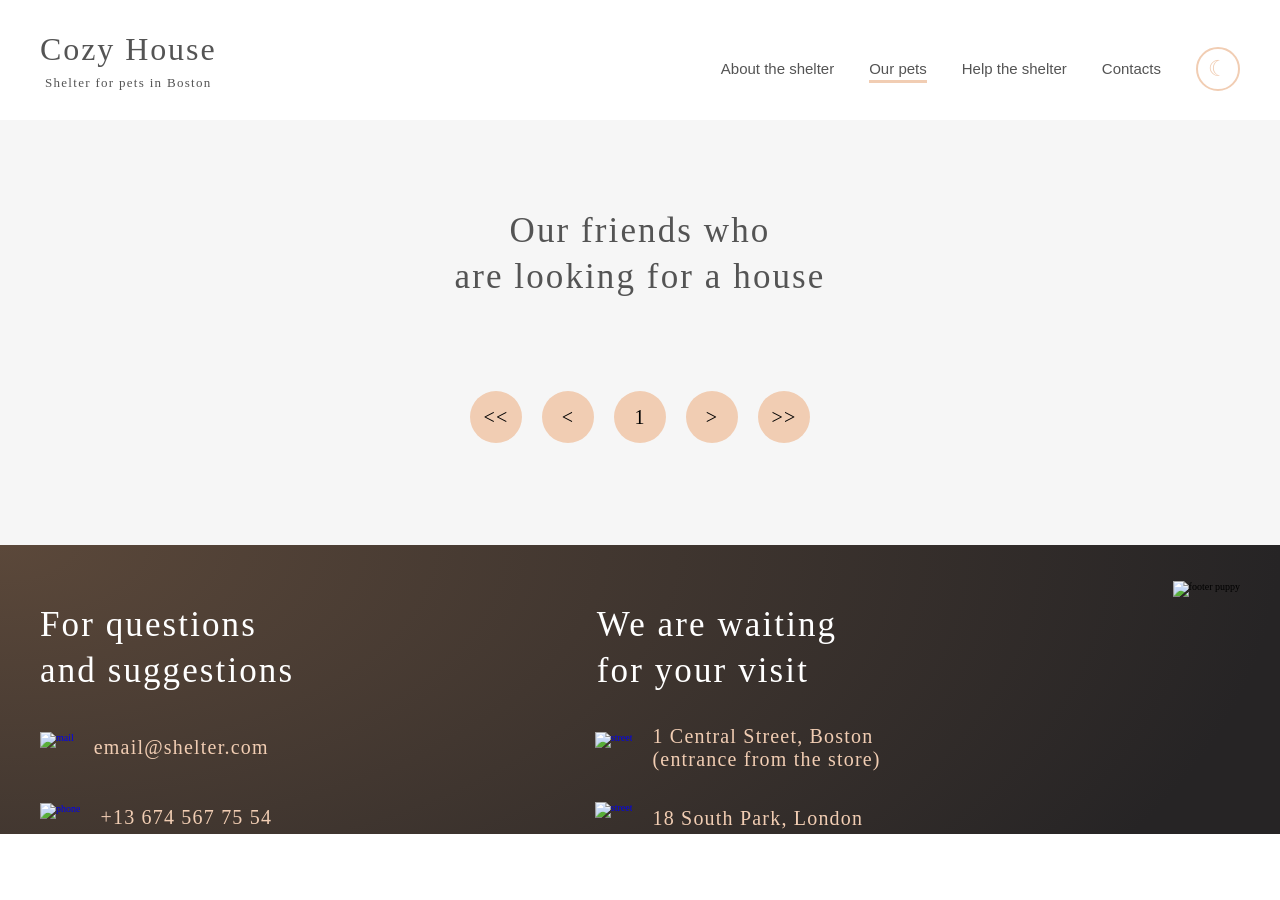
==== pages/catalog/index.html @ ec38e8a1 "add: каталог" ====
<!DOCTYPE html>
<html lang="en">

<head>
    <meta charset="UTF-8">
    <meta http-equiv="X-UA-Compatible" content="IE=edge">
    <meta name="viewport" content="width=device-width, initial-scale=1.0">

    <script>
        if (localStorage.getItem("cozy-house-theme") === "pink") {
            document.documentElement.classList.add("pink-theme");
        }
    </script>

    <link rel="icon" href="../../src/icons/favicon.ico">
    <link rel="stylesheet" href="../../css/normalize.css">
    <link rel="stylesheet" href="style.css">

    <title>Our pets</title>
</head>

<body>
    <header class="header">
        <div class="wrapper">
            <div class="header-2-column">

                <a href="../home/index.html" class="logo-link">
                    <div class="logo">
                        <p class="logo__title">Cozy House</p>
                        <p class="logo__subtitle">Shelter for pets in Boston</p>
                    </div>
                </a>

                <div class="hamb">

                    <div class="hamb__field">
                        <span class="bar"></span>
                        <span class="bar"></span>
                        <span class="bar"></span>
                    </div>

                    <button
                        class="theme-toggle theme-toggle--mobile pointer"
                        type="button"
                        aria-label="Switch to pink theme"
                        aria-pressed="false"
                    >
                        <span class="theme-toggle__icon"></span>
                    </button>

                </div>

                <nav class="navbar">
                    <ul class="nav__items">

                        <li class="nav__item">
                            <a
                                class="nav__link pointer"
                                href="../home/index.html"
                            >
                                About the shelter
                            </a>
                        </li>

                        <li class="nav__item">
                            <a
                                class="nav__link nav_active pointer"
                                href="#our-pets"
                            >
                                Our pets
                            </a>
                        </li>

                        <li class="nav__item">
                            <a
                                class="nav__link pointer"
                                href="../home/index.html#help"
                            >
                                Help the shelter
                            </a>
                        </li>

                        <li class="nav__item">
                            <a
                                class="nav__link pointer"
                                href="#contacts"
                            >
                                Contacts
                            </a>
                        </li>
                        <li class="nav__item nav__item--theme">
                            <button
                                class="theme-toggle pointer"
                                type="button"
                                aria-label="Switch to pink theme"
                                aria-pressed="false"
                            >
                                <span class="theme-toggle__icon"></span>
                            </button>
                        </li>

                    </ul>
                </nav>

                <!-- Mobile popup -->
                <div class="popup"></div>

            </div>
        </div>
    </header>
    <section class="our-friends" id="our-pets">

        <div class="wrapper our-friends-3-row">

            <h1 class="our-friends__title">
                Our friends who<br>
                are looking for a house
            </h1>
            <div class="pets-gallery"></div>
            <div class="pets-gallery__buttons">

                <button
                    class="arrow_left_2 button-pagination"
                    type="button"
                >
                    &lt;&lt;
                </button>

                <button
                    class="arrow_left_1 button-pagination"
                    type="button"
                >
                    &lt;
                </button>

                <button
                    class="arrow_center"
                    type="button"
                >
                    1
                </button>

                <button
                    class="arrow_right_1 button-pagination"
                    type="button"
                >
                    &gt;
                </button>

                <button
                    class="arrow_right_2 button-pagination"
                    type="button"
                >
                    &gt;&gt;
                </button>

            </div>

        </div>

    </section>

    <footer class="footer" id="contacts">

        <div class="wrapper footer-3-column">
            <div class="footer-column">

                <h2 class="footer-title">
                    For questions <br>
                    and suggestions
                </h2>

                <a href="mailto:email@shelter.com">
                    <div class="footer__contacts pointer">

                        <img
                            class="contacts__icon icon_point3"
                            src="../../src/icons/mail.png"
                            alt="mail"
                        >

                        <h4 class="contacts__info">
                            email@shelter.com
                        </h4>

                    </div>
                </a>

                <a href="tel:+136745677554">
                    <div class="footer__contacts pointer">

                        <img
                            class="contacts__icon"
                            src="../../src/icons/phone.png"
                            alt="phone"
                        >

                        <h4 class="contacts__info">
                            +13 674 567 75 54
                        </h4>

                    </div>
                </a>

            </div>
            <div class="footer-column column2">

                <h2 class="footer-title title-2">
                    We are waiting <br>
                    for your visit
                </h2>

                <a
                    href="https://goo.gl/maps/KzRyctMpw6xmnTbM6"
                    target="_blank"
                >
                    <div class="footer__contacts pointer">

                        <img
                            class="contacts__icon icon_point1"
                            src="../../src/icons/pin.png"
                            alt="street"
                        >

                        <h4 class="contacts__info">
                            1 Central Street, Boston
                            <br>
                            (entrance from the store)
                        </h4>

                    </div>
                </a>

                <a
                    href="https://goo.gl/maps/FZowmeb8qP4gHR2h9"
                    target="_blank"
                >
                    <div class="footer__contacts pointer">

                        <img
                            class="contacts__icon icon_point2"
                            src="../../src/icons/pin.png"
                            alt="street"
                        >

                        <h4 class="contacts__info">
                            18 South Park, London
                        </h4>

                    </div>
                </a>

            </div>
            <div class="footer-img">
                <img src="../../src/images/footer-puppy.png" alt="footer puppy">
            </div>

        </div>
    </footer>
    <div class="overlay">

        <div class="modal">
            <div class="modal-button pointer"></div>
        </div>

    </div>
    <div class="blackout"></div>
    <script src="./script.js"></script>

</body>
</html>
---- pages/catalog/style.css ----
body {
  font-family: 'Georgia';
  background-color: var(--color-page);
  margin: 0;
}

* {
  -webkit-box-sizing: border-box;
          box-sizing: border-box;
}

html {
  font-family: Georgia, "Times New Roman", Times, serif;
  font-size: 10px;
  line-height: 1.15;
  font-weight: 400;
  font-style: normal;
  color: #000000;
  overflow-y: scroll;
  overflow-y: overlay;
  scroll-behavior: smooth;
}

.wrapper {
  padding: 0 40px;
  max-width: 1280px;
  margin: 0 auto;
}

.header {
  padding-bottom: 17px;
}

.logo-link {
  display: inline-block;
  text-decoration: none;
  -webkit-transition: all 0.3s ease-out;
  transition: all 0.3s ease-out;
}

.logo {
  display: -webkit-box;
  display: -ms-flexbox;
  display: flex;
  -webkit-box-orient: vertical;
  -webkit-box-direction: normal;
      -ms-flex-direction: column;
          flex-direction: column;
  -webkit-box-pack: start;
      -ms-flex-pack: start;
          justify-content: start;
  -webkit-box-align: center;
      -ms-flex-align: center;
          align-items: center;
  gap: 0px;
  -ms-flex-wrap: wrap;
      flex-wrap: wrap;
  -webkit-transition: all 0.3s ease-out;
  transition: all 0.3s ease-out;
}
.logo:hover {
  -webkit-transform: scale(1.02);
          transform: scale(1.02);
}

.logo__title {
  font-family: Georgia, "Times New Roman", Times, serif;
  font-style: normal;
  color: var(--color-text);
  letter-spacing: 0.06em;
  margin-bottom: -5px;
  font-size: 3.2rem;
  line-height: 35.2px;
  font-weight: 400;
}

.logo__subtitle {
  font-family: Georgia, "Times New Roman", Times, serif;
  font-style: normal;
  color: var(--color-text);
  letter-spacing: 0.1em;
  font-size: 1.3rem;
  line-height: 15px;
  font-weight: 400;
}

.pointer {
  cursor: pointer;
}

.header-2-column {
  display: -webkit-box;
  display: -ms-flexbox;
  display: flex;
  -webkit-box-pack: justify;
      -ms-flex-pack: justify;
          justify-content: space-between;
}

.nav__items {
  display: -webkit-box;
  display: -ms-flexbox;
  display: flex;
  -webkit-box-pack: justify;
  -ms-flex-pack: justify;
  justify-content: space-between;
  align-items: center;
}
.nav__items .nav__item {
  padding-left: 35px;
  padding-top: 37px;
  list-style-type: none;
}
.nav__items .nav__item .nav__link {
  text-decoration: none;
  color: var(--color-text);
  font-family: 'Arial';
  font-style: normal;
  font-weight: 400;
  font-size: 1.5rem;
  line-height: 160%;
  padding-bottom: 3px;
}
.nav__items .nav__item .nav__link:hover {
  color: var(--color-dark);
}
.nav__items .nav__item .nav_active {
  color: var(--color-text);
  border-bottom: 3px solid var(--color-accent);
  cursor: default;
}
.nav__items .nav__item .nav_active:hover {
  color: var(--color-text);
  border-bottom: 3px solid var(--color-accent);
}

.our-friends {
  background: var(--color-section);
  padding-top: 59px;
  padding-bottom: 102px;
}
.our-friends .our-friends-3-row {
  display: -webkit-box;
  display: -ms-flexbox;
  display: flex;
  -webkit-box-orient: vertical;
  -webkit-box-direction: normal;
      -ms-flex-direction: column;
          flex-direction: column;
  -ms-flex-pack: distribute;
      justify-content: space-around;
  -webkit-box-align: center;
      -ms-flex-align: center;
          align-items: center;
}
.our-friends .our-friends-3-row .our-friends__title {
  font-family: 'Georgia';
  font-style: normal;
  font-weight: 400;
  font-size: 3.5rem;
  line-height: 130%;
  text-align: center;
  letter-spacing: 0.06em;
  color: var(--color-text);
}
.our-friends .our-friends-3-row .pets-gallery {
  display: -webkit-box;
  display: -ms-flexbox;
  display: flex;
  -webkit-box-pack: justify;
      -ms-flex-pack: justify;
          justify-content: space-between;
  margin-top: 4px;
  -ms-flex-wrap: wrap;
      flex-wrap: wrap;
}
.our-friends .our-friends-3-row .pets-gallery .one-pets-item {
  width: 270px;
  display: -webkit-box;
  display: -ms-flexbox;
  display: flex;
  -webkit-box-orient: vertical;
  -webkit-box-direction: normal;
      -ms-flex-direction: column;
          flex-direction: column;
  -webkit-box-pack: start;
      -ms-flex-pack: start;
          justify-content: start;
  -webkit-box-align: center;
      -ms-flex-align: center;
          align-items: center;
  gap: 14px;
  -ms-flex-wrap: wrap;
      flex-wrap: wrap;
  border-radius: 9px;
  background-color: var(--color-card);
  margin-top: 26px;
  -webkit-transition: all 0.3s ease-out;
  transition: all 0.3s ease-out;
}
.our-friends .our-friends-3-row .pets-gallery .one-pets-item:hover {
  background-color: var(--color-page);
  -webkit-box-shadow: 1px 1px 30px var(--color-shadow);
          box-shadow: 1px 1px 30px var(--color-shadow);
}
.our-friends .our-friends-3-row .pets-gallery .one-pets-item:hover .button-one-pets {
  background-color: var(--color-accent);
}
.our-friends .our-friends-3-row .pets-gallery .one-pets-name {
  font-family: 'Georgia';
  font-style: normal;
  font-weight: 400;
  font-size: 2rem;
  line-height: 23px;
  display: -webkit-box;
  display: -ms-flexbox;
  display: flex;
  -webkit-box-align: center;
      -ms-flex-align: center;
          align-items: center;
  text-align: center;
  letter-spacing: 0.06em;
  margin-top: 16px;
}
.our-friends .our-friends-3-row .pets-gallery .button-one-pets {
  border-radius: 100px;
  border: 2px solid var(--color-accent);
  width: 187px;
  height: 52px;
  margin: 0 0 29px 0;
  background: var(--color-page);
  -webkit-transition: all 0.3s ease-out;
  transition: all 0.3s ease-out;
  font-family: 'Georgia';
  font-style: normal;
  font-weight: 400;
  font-size: 1.7rem;
  color: var(--color-dark);
  text-decoration: none;
  display: -webkit-box;
  display: -ms-flexbox;
  display: flex;
  -webkit-box-pack: center;
      -ms-flex-pack: center;
          justify-content: center;
  -webkit-box-align: center;
      -ms-flex-align: center;
          align-items: center;
}
.our-friends .our-friends-3-row .pets-gallery__buttons {
  display: -webkit-box;
  display: -ms-flexbox;
  display: flex;
  -webkit-box-pack: center;
      -ms-flex-pack: center;
          justify-content: center;
  -webkit-box-align: center;
      -ms-flex-align: center;
          align-items: center;
  gap: 20px;
  -ms-flex-wrap: wrap;
      flex-wrap: wrap;
  padding-top: 59px;
}
.our-friends .our-friends-3-row .pets-gallery__buttons .arrow_left_2 {
  background-color: var(--color-accent);
  display: -webkit-box;
  display: -ms-flexbox;
  display: flex;
  -webkit-box-pack: center;
      -ms-flex-pack: center;
          justify-content: center;
  -webkit-box-align: center;
      -ms-flex-align: center;
          align-items: center;
  border-radius: 50%;
  font-family: 'Georgia';
  font-style: normal;
  font-weight: 400;
  font-size: 20px;
  line-height: 115%;
  letter-spacing: 0.06em;
  width: 52px;
  height: 52px;
  -webkit-transition: all 0.3s ease-out;
  transition: all 0.3s ease-out;
  border: none;
  cursor: pointer;
}
.our-friends .our-friends-3-row .pets-gallery__buttons .arrow_left_2:hover {
  background-color: var(--color-accent-hover);
  -webkit-transform: scale(1.005);
          transform: scale(1.005);
}
.our-friends .our-friends-3-row .pets-gallery__buttons .arrow_left_2.disabled {
  color: var(--color-text-light);
  border: 2px solid var(--color-text-light);
  cursor: initial;
  -webkit-transform: none;
          transform: none;
  background-color: var(--color-section);
}
.our-friends .our-friends-3-row .pets-gallery__buttons .arrow_left_1 {
  background-color: var(--color-accent);
  display: -webkit-box;
  display: -ms-flexbox;
  display: flex;
  -webkit-box-pack: center;
      -ms-flex-pack: center;
          justify-content: center;
  -webkit-box-align: center;
      -ms-flex-align: center;
          align-items: center;
  border-radius: 50%;
  font-family: 'Georgia';
  font-style: normal;
  font-weight: 400;
  font-size: 20px;
  line-height: 115%;
  letter-spacing: 0.06em;
  width: 52px;
  height: 52px;
  -webkit-transition: all 0.3s ease-out;
  transition: all 0.3s ease-out;
  border: none;
  cursor: pointer;
}
.our-friends .our-friends-3-row .pets-gallery__buttons .arrow_left_1:hover {
  background-color: var(--color-accent-hover);
  -webkit-transform: scale(1.005);
          transform: scale(1.005);
}
.our-friends .our-friends-3-row .pets-gallery__buttons .arrow_left_1.disabled {
  color: var(--color-text-light);
  border: 2px solid var(--color-text-light);
  cursor: initial;
  -webkit-transform: none;
          transform: none;
  background-color: var(--color-section);
}
.our-friends .our-friends-3-row .pets-gallery__buttons .arrow_center {
  background-color: var(--color-accent);
  display: -webkit-box;
  display: -ms-flexbox;
  display: flex;
  -webkit-box-pack: center;
      -ms-flex-pack: center;
          justify-content: center;
  -webkit-box-align: center;
      -ms-flex-align: center;
          align-items: center;
  border-radius: 50%;
  font-family: 'Georgia';
  font-style: normal;
  font-weight: 400;
  font-size: 20px;
  line-height: 115%;
  letter-spacing: 0.06em;
  width: 52px;
  height: 52px;
  -webkit-transition: all 0.3s ease-out;
  transition: all 0.3s ease-out;
  border: none;
}
.our-friends .our-friends-3-row .pets-gallery__buttons .arrow_right_1 {
  background-color: var(--color-accent);
  display: -webkit-box;
  display: -ms-flexbox;
  display: flex;
  -webkit-box-pack: center;
      -ms-flex-pack: center;
          justify-content: center;
  -webkit-box-align: center;
      -ms-flex-align: center;
          align-items: center;
  border-radius: 50%;
  font-family: 'Georgia';
  font-style: normal;
  font-weight: 400;
  font-size: 20px;
  line-height: 115%;
  letter-spacing: 0.06em;
  width: 52px;
  height: 52px;
  -webkit-transition: all 0.3s ease-out;
  transition: all 0.3s ease-out;
  border: none;
  cursor: pointer;
}
.our-friends .our-friends-3-row .pets-gallery__buttons .arrow_right_1:hover {
  background-color: var(--color-accent-hover);
  -webkit-transform: scale(1.005);
          transform: scale(1.005);
}
.our-friends .our-friends-3-row .pets-gallery__buttons .arrow_right_1.disabled {
  color: var(--color-text-light);
  border: 2px solid var(--color-text-light);
  cursor: initial;
  -webkit-transform: none;
          transform: none;
  background-color: var(--color-section);
}
.our-friends .our-friends-3-row .pets-gallery__buttons .arrow_right_2 {
  background-color: var(--color-accent);
  display: -webkit-box;
  display: -ms-flexbox;
  display: flex;
  -webkit-box-pack: center;
      -ms-flex-pack: center;
          justify-content: center;
  -webkit-box-align: center;
      -ms-flex-align: center;
          align-items: center;
  border-radius: 50%;
  font-family: 'Georgia';
  font-style: normal;
  font-weight: 400;
  font-size: 20px;
  line-height: 115%;
  letter-spacing: 0.06em;
  width: 52px;
  height: 52px;
  -webkit-transition: all 0.3s ease-out;
  transition: all 0.3s ease-out;
  border: none;
  cursor: pointer;
}
.our-friends .our-friends-3-row .pets-gallery__buttons .arrow_right_2:hover {
  background-color: var(--color-accent-hover);
  -webkit-transform: scale(1.005);
          transform: scale(1.005);
}
.our-friends .our-friends-3-row .pets-gallery__buttons .arrow_right_2.disabled {
  color: var(--color-text-light);
  border: 2px solid var(--color-text-light);
  cursor: initial;
  -webkit-transform: none;
          transform: none;
  background-color: var(--color-section);
}

.footer {
  background: url("../../src/images/background.png"), radial-gradient(100% 215.42% at 0% 0%, #5B483A 0%, #262425 100%), #211F20;
  background-size: cover;
}
.footer .footer-3-column {
  display: -webkit-box;
  display: -ms-flexbox;
  display: flex;
  -webkit-box-pack: justify;
      -ms-flex-pack: justify;
          justify-content: space-between;
  padding-top: 21px;
  -webkit-box-orient: horizontal;
  -webkit-box-direction: normal;
      -ms-flex-direction: row;
          flex-direction: row;
  justify-content: space-between;
  -webkit-box-align: start;
      -ms-flex-align: start;
          align-items: flex-start;
  gap: 0px;
  -ms-flex-wrap: wrap;
      flex-wrap: wrap;
  -webkit-transition: all 0.3s ease;
  transition: all 0.3s ease;
}
.footer .footer-3-column a {
  text-decoration: none;
  -webkit-transition: all 0.3s ease;
  transition: all 0.3s ease;
}
.footer .footer-3-column a:hover {
  -webkit-transform: scale(1.03);
          transform: scale(1.03);
}
.footer .footer-3-column .footer-column {
  margin-top: 16px;
  display: -webkit-box;
  display: -ms-flexbox;
  display: flex;
  -webkit-box-orient: vertical;
  -webkit-box-direction: normal;
      -ms-flex-direction: column;
          flex-direction: column;
  -webkit-box-pack: start;
      -ms-flex-pack: start;
          justify-content: start;
  -webkit-box-align: start;
      -ms-flex-align: start;
          align-items: flex-start;
  gap: 0px;
  -ms-flex-wrap: wrap;
      flex-wrap: wrap;
  gap: 21px;
}
.footer .footer-3-column .footer-column .footer-title {
  font-family: 'Georgia';
  font-style: normal;
  font-weight: 400;
  font-size: 3.5rem;
  line-height: 130%;
  letter-spacing: 0.06em;
  color: var(--color-page);
  width: 279px;
  padding: 0;
  margin: 0;
  padding-top: 20px;
}
.footer .footer-3-column .footer-column .footer__contacts {
  display: -webkit-box;
  display: -ms-flexbox;
  display: flex;
  -webkit-box-orient: horizontal;
  -webkit-box-direction: normal;
      -ms-flex-direction: row;
          flex-direction: row;
  -webkit-box-pack: start;
      -ms-flex-pack: start;
          justify-content: start;
  gap: 20px;
  -webkit-box-align: end;
      -ms-flex-align: end;
          align-items: end;
}
.footer .footer-3-column .footer-column .footer__contacts .contacts__icon {
  height: 30px;
}
.footer .footer-3-column .footer-column .footer__contacts .contacts__info {
  font-family: 'Georgia';
  font-style: normal;
  font-weight: 400;
  font-size: 2rem;
  line-height: 115%;
  letter-spacing: 0.06em;
  color: var(--color-accent);
  margin: 0;
  padding-top: 22px;
  margin-bottom: 4px;
}
.footer .footer-3-column .footer-column .footer__contacts .icon_point3 {
  height: 26px;
  margin-bottom: 5px;
}
.footer .footer-3-column .column2 {
  gap: 10px;
  margin-right: 6px;
}
.footer .footer-3-column .column2 .title-2 {
  margin-right: 13px;
}
.footer .footer-3-column .column2 .footer__contacts {
  margin-left: 6px;
}
.footer .footer-3-column .column2 .icon_point1 {
  height: 30px;
  margin-bottom: 13px;
  margin-left: -8px;
}
.footer .footer-3-column .column2 .icon_point2 {
  margin-bottom: 2px;
  margin-left: -8px;
}
.footer .footer-3-column .footer-img {
  padding-top: 15px;
}

.overlay {
  display: none;
  position: fixed;
  top: 0;
  left: 0;
  width: 100%;
  height: 100%;
  background-color: rgba(0, 0, 0, 0.5);
  -webkit-transition: all 0.3s ease-out;
  transition: all 0.3s ease-out;
}
.overlay .modal {
  position: absolute;
  top: 50%;
  left: 50%;
  -webkit-transform: translate(-50%, -50%);
          transform: translate(-50%, -50%);
  width: 900px;
  height: 500px;
  background-color: var(--color-card);
  border: 1px solid rgba(0, 0, 0, 0.2);
  border-radius: 15px;
  -webkit-transition: all 0.3s ease-out;
  transition: all 0.3s ease-out;
}
.overlay .modal .modal-button {
  position: absolute;
  top: -54px;
  right: -48px;
  background-image: url(../../src/icons/modal_close_button.png);
  width: 52px;
  height: 52px;
  -webkit-transition: all 0.3s ease-out;
  transition: all 0.3s ease-out;
}

.overlay .modal .modal-button:hover {
  background-image: url(../../src/icons/modal_close_button-hover.png);
  -webkit-transition: all 0.3s ease-out;
  transition: all 0.3s ease-out;
}

.overlay .modal .modal__2-column {
  padding: 0 20px 0 0;
  display: -webkit-box;
  display: -ms-flexbox;
  display: flex;
  -webkit-box-pack: justify;
      -ms-flex-pack: justify;
          justify-content: space-between;
  gap: 30px;
}

.overlay .modal .modal__2-column .modal__img {
  width: 500px;
  height: 500px;
  border-radius: 15px;
  -webkit-transition: all 0.3s ease-out;
  transition: all 0.3s ease-out;
}

.overlay .modal .modal__2-column .modal__info {
  display: -webkit-box;
  display: -ms-flexbox;
  display: flex;
  -webkit-box-orient: vertical;
  -webkit-box-direction: normal;
      -ms-flex-direction: column;
          flex-direction: column;
  -webkit-box-pack: center;
      -ms-flex-pack: center;
          justify-content: center;
  margin-bottom: 27px;
  -webkit-transition: all 0.3s ease-out;
  transition: all 0.3s ease-out;
}

.overlay .modal .modal__2-column .modal__info .name {
  font-family: 'Georgia';
  font-style: normal;
  font-weight: 400;
  font-size: 35px;
  line-height: 130%;
  letter-spacing: 0.06em;
  padding-bottom: 10px;
}

.overlay .modal .modal__2-column .modal__info .type-breed {
  font-family: 'Georgia';
  font-style: normal;
  font-weight: 400;
  font-size: 20px;
  line-height: 115%;
  letter-spacing: 0.06em;
  padding-bottom: 40px;
}

.overlay .modal .modal__2-column .modal__info .description {
  font-family: 'Georgia';
  font-style: normal;
  font-weight: 400;
  font-size: 15px;
  line-height: 110%;
  letter-spacing: 0.06em;
  padding-bottom: 40px;
  -webkit-transition: all 0.3s ease-out;
  transition: all 0.3s ease-out;
}

.overlay .modal .modal__2-column .modal__info .characteristics {
  display: -webkit-box;
  display: -ms-flexbox;
  display: flex;
  -webkit-box-orient: vertical;
  -webkit-box-direction: normal;
      -ms-flex-direction: column;
          flex-direction: column;
  gap: 1rem;
  padding-left: 0;
}

.overlay .modal .modal__2-column .modal__info .characteristics li {
  list-style-type: none;
  font-family: 'Georgia';
  font-family: 'Georgia';
  font-style: normal;
  font-weight: 400;
  font-size: 15px;
  line-height: 110%;
  letter-spacing: 0.06em;
}

.overlay .modal .modal__2-column .modal__info .characteristics li::before {
  content: url("../../src/icons/dot.png");
  padding-right: 10px;
}

@media (max-width: 1000px) {
  .wrapper {
    padding: 0 30px;
    max-width: 768px;
    margin: 0 auto;
  }

  .logo__title {
    white-space: nowrap;
  }

  .nav__items .nav__item {
    white-space: nowrap;
    padding-left: 36px;
  }

  .nav__items .nav__item .nav__link {
    padding-bottom: 3px;
  }

  .our-friends {
    padding-bottom: 77px;
  }
  .our-friends .our-friends-3-row .pets-gallery {
    -ms-flex-wrap: wrap;
        flex-wrap: wrap;
    margin-top: -12px;
    -webkit-box-pack: center;
        -ms-flex-pack: center;
            justify-content: center;
  }
  .our-friends .our-friends-3-row .pets-gallery .tablet-hidden {
    display: none;
  }
  .our-friends .our-friends-3-row .pets-gallery .one-pets-item {
    margin: 13px 19px;
  }
  .our-friends .our-friends-3-row .pets-gallery__buttons {
    padding-top: 27px;
  }

  .footer .footer-3-column {
    padding: 0 63px;
  }
  .footer .footer-3-column .footer-column {
    margin-top: 11px;
    gap: 22px;
  }
  .footer .footer-3-column .column2 {
    gap: 11px;
  }
  .footer .footer-3-column .column2 .icon_point1 {
    margin-bottom: 13px;
    margin-left: -1px;
  }
  .footer .footer-3-column .column2 .icon_point2 {
    margin-left: -1px;
  }
  .footer .footer-3-column .column2 .title-2 {
    margin-right: 20px;
  }
  .footer .footer-3-column .footer-img {
    padding-top: 63px;
    padding-left: 171px;
  }

  .overlay .modal {
    width: 630px;
    height: 351px;
  }
  .overlay .modal .modal__2-column {
    gap: 11px;
  }
  .overlay .modal .modal__2-column .modal__img {
    width: 350px;
    height: 350px;
  }
  .overlay .modal .modal__2-column .modal__info {
    margin: 0;
    padding: 0;
    gap: 10px;
    margin-top: -5px;
  }
  .overlay .modal .modal__2-column .modal__info .name {
    padding-bottom: 0;
  }
  .overlay .modal .modal__2-column .modal__info .type-breed {
    padding-bottom: 0;
  }
  .overlay .modal .modal__2-column .modal__info .description {
    font-size: 13px;
    line-height: 110%;
    letter-spacing: 0.06em;
    padding-bottom: 0;
  }
  .overlay .modal .modal__2-column .modal__info .characteristics {
    display: -webkit-box;
    display: -ms-flexbox;
    display: flex;
    -webkit-box-orient: vertical;
    -webkit-box-direction: normal;
        -ms-flex-direction: column;
            flex-direction: column;
    gap: 5px;
    padding-left: 0;
  }
  .overlay .modal .modal__2-column .modal__info .characteristics li {
    font-size: 15px;
  }
  .overlay .modal .modal__2-column .modal__info .characteristics li::before {
    content: url("../../src/icons/dot.png");
    padding-right: 10px;
  }
}
@media (max-width: 600px) {
  .wrapper {
    padding: 0 10px;
    max-width: 320px;
    margin: 0 auto;
  }

  .header .wrapper {
    padding: 0 20px;
  }

  .our-friends {
    padding-bottom: 43px;
    padding-top: 24px;
  }
  .our-friends .our-friends-3-row .our-friends__title {
    font-size: 2.5rem;
    line-height: 130%;
    text-align: center;
    letter-spacing: 0.06em;
    padding-bottom: 21px;
  }
  .our-friends .our-friends-3-row .pets-gallery {
    margin-top: -9px;
  }
  .our-friends .our-friends-3-row .pets-gallery .mobile-hidden {
    display: none;
  }
  .our-friends .our-friends-3-row .pets-gallery .one-pets-item {
    gap: 14px;
  }
  .our-friends .our-friends-3-row .pets-gallery__buttons {
    gap: 10px;
  }

  .footer .footer-3-column {
    padding: 0;
    gap: 11px;
  }
  .footer .footer-3-column .footer-column {
    -webkit-box-pack: center;
        -ms-flex-pack: center;
            justify-content: center;
    -webkit-box-align: center;
        -ms-flex-align: center;
            align-items: center;
    padding-left: 19px;
  }
  .footer .footer-3-column .footer-column .footer-title {
    font-size: 2.5rem;
    line-height: 130%;
    text-align: center;
    letter-spacing: 0.06em;
    padding: 0;
    margin: 0;
    text-align: center;
    padding-left: 3px;
    padding-top: 19px;
  }
  .footer .footer-3-column .footer-column .footer-title br {
    display: none;
  }
  .footer .footer-3-column .footer-column a .footer__contacts .contacts__info {
    font-size: 2rem;
    line-height: 115%;
    letter-spacing: 0.06em;
    text-align: inherit;
  }
  .footer .footer-3-column .column2 {
    padding-left: 12px;
    gap: 17px;
  }
  .footer .footer-3-column .column2 .icon_point2 {
    margin-left: -27px;
    margin-bottom: -1px;
  }
  .footer .footer-3-column .column2 .footer__contacts {
    margin-left: 1px;
  }
  .footer .footer-3-column .footer-img {
    padding: 0;
    padding-top: 31px;
    padding-left: 29px;
  }
  .footer .footer-3-column .footer-img img {
    width: 260px;
    height: 269px;
  }

  .overlay .modal {
    width: 240px;
    height: auto;
    padding: 10px;
  }
  .overlay .modal .modal-button {
    position: absolute;
    top: -51px;
    right: -35px;
  }
  .overlay .modal .modal__2-column {
    gap: 11px;
  }
  .overlay .modal .modal__2-column .modal__img {
    display: none;
  }
  .overlay .modal .modal__2-column .modal__info {
    margin: 0;
    padding: 0;
    gap: 10px;
    margin-top: 7px;
    -webkit-box-align: center;
        -ms-flex-align: center;
            align-items: center;
  }
  .overlay .modal .modal__2-column .modal__info .name {
    padding-bottom: 0;
    text-align: center;
  }
  .overlay .modal .modal__2-column .modal__info .type-breed {
    padding-bottom: 0;
    text-align: center;
  }
  .overlay .modal .modal__2-column .modal__info .description {
    font-size: 13px;
    line-height: 110%;
    letter-spacing: 0.06em;
    padding-bottom: 0;
    text-align: justify;
  }
  .overlay .modal .modal__2-column .modal__info .characteristics {
    display: -webkit-box;
    display: -ms-flexbox;
    display: flex;
    -webkit-box-orient: vertical;
    -webkit-box-direction: normal;
        -ms-flex-direction: column;
            flex-direction: column;
    gap: 5px;
    padding-left: 0;
  }
  .overlay .modal .modal__2-column .modal__info .characteristics li {
    font-size: 15px;
  }
  .overlay .modal .modal__2-column .modal__info .characteristics li::before {
    content: url("../../src/icons/dot.png");
    padding-right: 10px;
  }
}

@media (max-width: 767px) {
  html {
    scroll-behavior: smooth;
  }

  .navbar {
    display: none;
  }

  .hamb {
    display: -webkit-box;
    display: -ms-flexbox;
    display: flex;
    -ms-flex-item-align: center;
        align-self: center;
    margin-bottom: -17px;
    z-index: 200;
    -webkit-transition: 0.5s ease;
    transition: 0.5s ease;
    position: fixed;
    right: 22px;
    top: 41px;
  }

  .bar {
    display: block;
    width: 30px;
    height: 2px;
    margin: 8px auto;
    background-color: var(--color-accent);
    border-radius: 10px;
    -webkit-transition: 0.6s ease;
    transition: 0.6s ease;
  }

  .popup {
    position: fixed;
    right: -100%;
    height: 100%;
    width: 320px;
    background-color: var(--color-page);
    z-index: 100;
    display: -webkit-box;
    display: -ms-flexbox;
    display: flex;
    -webkit-transition: 0.6s ease;
    transition: 0.6s ease;
  }

  .popup.open {
    right: 0;
    -webkit-transition: all 0.5s ease-out;
    transition: all 0.5s ease-out;
    z-index: 2;
  }

  .popup .nav__items {
    width: 100%;
    height: 100%;
    display: -webkit-box;
    display: -ms-flexbox;
    display: flex;
    -webkit-box-orient: vertical;
    -webkit-box-direction: normal;
        -ms-flex-direction: column;
            flex-direction: column;
    -webkit-box-pack: center;
        -ms-flex-pack: center;
            justify-content: center;
    overflow: auto;
    font-size: 4rem;
    -webkit-box-align: center;
        -ms-flex-align: center;
            align-items: center;
    padding-bottom: 41px;
    padding-right: 24px;
    padding-left: 23px;
    gap: 2px;
    -webkit-transition: all 0.5s ease-out;
    transition: all 0.5s ease-out;
  }
  .popup .nav__items .nav__item {
    padding-left: 0;
    width: 260px;
    text-align: center;
    -ms-flex-item-align: center;
        align-self: center;
    -webkit-transition: all 0.3s ease-out;
    transition: all 0.3s ease-out;
  }
  .popup .nav__items .nav__item .nav__link {
    -webkit-transition: 0.3s;
    transition: 0.3s;
    font-size: 3.2rem;
    line-height: 163%;
    padding-bottom: 6px;
    -webkit-transition: all 0.3s ease-out;
    transition: all 0.3s ease-out;
  }

  .popup .nav__link {
    font-size: 1.4rem;
    font-family: 'Inika';
    font-style: normal;
    font-weight: 700;
    font-size: 40px;
    line-height: 50px;
    color: #717171;
    line-height: 1.8;
    -webkit-transition: all 0.5s ease-out;
    transition: all 0.5s ease-out;
  }

  .hamb__field.active .bar:nth-child(1) {
    -webkit-transform: translateX(-10px) translateY(10px) rotate(90deg);
            transform: translateX(-10px) translateY(10px) rotate(90deg);
    -webkit-transition: all 0.5s ease-out;
    transition: all 0.5s ease-out;
  }

  .hamb__field.active .bar:nth-child(2) {
    -webkit-transform: translateX(0px) translateY(0px) rotate(90deg);
            transform: translateX(0px) translateY(0px) rotate(90deg);
    -webkit-transition: all 0.5s ease-out;
    transition: all 0.5s ease-out;
  }

  .hamb__field.active .bar:nth-child(3) {
    -webkit-transform: translateX(10px) translateY(-10px) rotate(90deg);
            transform: translateX(10px) translateY(-10px) rotate(90deg);
    -webkit-transition: all 0.5s ease-out;
    transition: all 0.5s ease-out;
  }

  body.noscroll {
    height: 100vh;
    overflow-y: hidden;
    position: fixed;
    -webkit-transition: all 0.5s ease-out;
    transition: all 0.5s ease-out;
  }
}
@media (min-width: 768px) {
  .hamb, .popup {
    display: none;
  }

  .popup.open {
    display: none;
  }

  .blackout.active {
    display: none;
  }
}
.open {
  display: inline;
}

.blackout {
  position: fixed;
  top: 0;
  left: 0;
  right: 0;
  bottom: 0;
  height: 100vh;
  background: rgba(0, 0, 0, 0.6);
  z-index: 1;
  opacity: 0;
  pointer-events: none;
  cursor: pointer;
  -webkit-transition: all 0.5s ease-out;
  transition: all 0.5s ease-out;
}
.blackout.active {
  opacity: 1;
  pointer-events: all;
}

.none {
  display: none;
}

.flex {
  display: -webkit-box;
  display: -ms-flexbox;
  display: flex;
}

.show {
  display: block;
}

.hide {
  display: none;
}

:root {
  --color-page: #FFFFFF;
  --color-section: #F6F6F6;
  --color-text: #545454;
  --color-text-light: #CDCDCD;
  --color-card: #FAFAFA;
  --color-accent: #F1CDB3;
  --color-accent-hover: #FDDCC4;
  --color-dark: #292929;
  --color-shadow: #B2B2B2;

  --pink-main: #E8A0BF;
  --pink-light: #F8D7E5;
  --pink-dark: #B85C82;
  --pink-section: #FDEBF2;
  --pink-text: #5C3A49;
}

html.pink-theme .header {
  background: linear-gradient(
    to bottom,
    #B85C82 0%,
    #D47FA1 5%,
    #E8A0BF 35%,
    var(--pink-section) 100%
  );
}

html.pink-theme .our-friends {
  background: var(--pink-section);
}

html.pink-theme .our-friends__title,
html.pink-theme .one-pets-name {
  color: var(--pink-text);
}

html.pink-theme .one-pets-item {
  background-color: var(--pink-card);
}

html.pink-theme .one-pets-item:hover {
  background-color: #FFFFFF;
  box-shadow: 1px 1px 30px rgba(184, 92, 130, 0.25);
}

html.pink-theme .button-one-pets {
  background-color: #FFFFFF;
  border-color: var(--pink-main);
  color: var(--pink-text);
}

html.pink-theme .one-pets-item:hover .button-one-pets,
html.pink-theme .arrow_left_1,
html.pink-theme .arrow_left_2,
html.pink-theme .arrow_right_1,
html.pink-theme .arrow_right_2,
html.pink-theme .arrow_center {
  background-color: var(--pink-main);
}

html.pink-theme .button-pagination:hover {
  background-color: var(--pink-light);
}

html.pink-theme .disabled {
  color: #C9A8B7;
  border-color: #C9A8B7;
  background-color: var(--pink-section);
}

html.pink-theme .footer {
  background: linear-gradient(
    to top,
    #B85C82 0%,
    #D47FA1 5%,
    #E8A0BF 35%,
    var(--pink-section) 100%
  );
}

html.pink-theme .footer-title {
  color: #FFFFFF;
}

html.pink-theme .contacts__info {
  color: #FFFFFF;
}

html.pink-theme .popup {
  background-color: var(--pink-section);
}

html.pink-theme .popup .nav__link {
  color: var(--pink-text);
}

html.pink-theme .bar {
  background-color: var(--pink-main);
}

.theme-toggle {
  width: 44px;
  height: 44px;
  padding: 0;
  display: flex;
  align-items: center;
  justify-content: center;
  border: 2px solid var(--color-accent);
  border-radius: 50%;
  background: transparent;
  cursor: pointer;
  flex-shrink: 0;
  transition: background-color 0.3s ease, transform 0.3s ease;
}

.theme-toggle:hover {
  background-color: rgba(241, 205, 179, 0.15);
  transform: scale(1.05);
}

.theme-toggle__icon::before {
  content: "☾";
  display: block;
  color: var(--color-accent);
  font-size: 2.2rem;
  line-height: 1;
}

html.pink-theme .theme-toggle {
  border-color: var(--pink-main);
}

html.pink-theme .theme-toggle__icon::before {
  content: "☀";
  color: var(--pink-main);
}

.nav__item--theme {
  display: flex;
  align-items: center;
}

.theme-toggle--mobile {
  display: none;
}

@media (max-width: 767px) {
  .theme-toggle--mobile {
    display: flex;
  }

  .nav__item--theme {
    display: none !important;
  }

  .hamb {
    gap: 15px;
  }
}
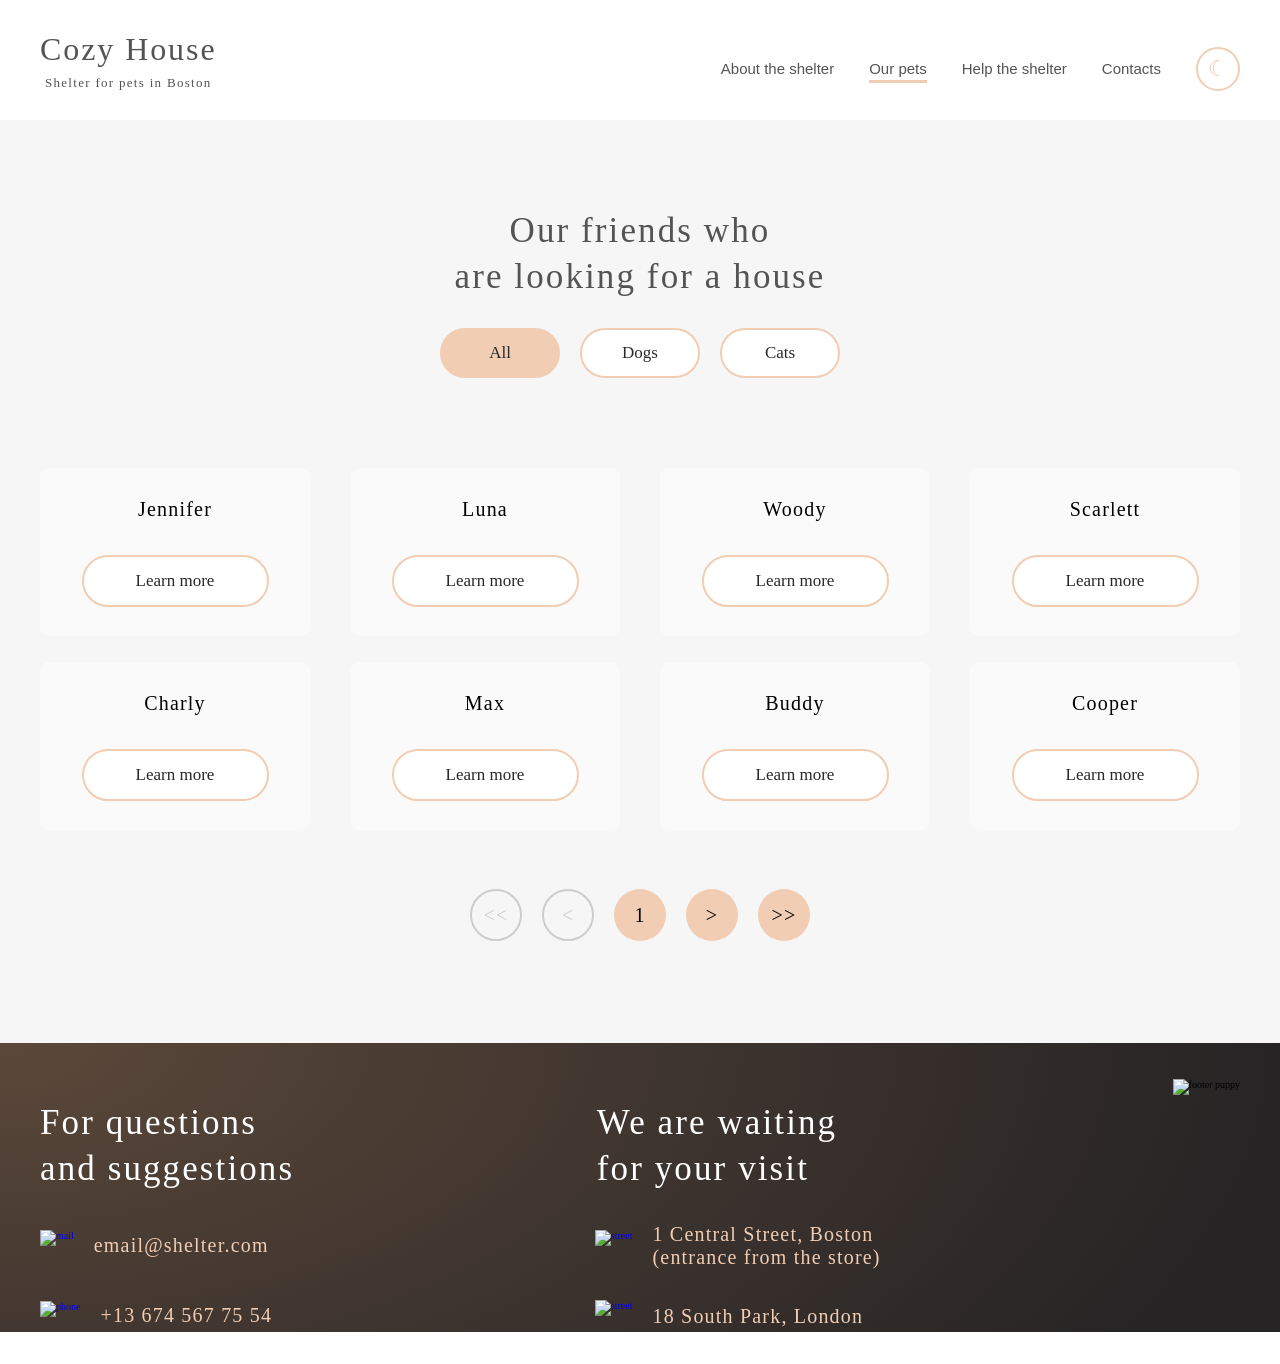
==== commit d9ae5d7c: "add: животные и рендер по категориям" ====
--- a/pages/catalog/index.html
+++ b/pages/catalog/index.html
@@ -13,7 +13,6 @@
     </script>
 
     <link rel="icon" href="../../src/icons/favicon.ico">
-    <link rel="stylesheet" href="../../css/normalize.css">
     <link rel="stylesheet" href="style.css">
 
     <title>Our pets</title>
@@ -38,16 +37,6 @@
                         <span class="bar"></span>
                         <span class="bar"></span>
                     </div>
-
-                    <button
-                        class="theme-toggle theme-toggle--mobile pointer"
-                        type="button"
-                        aria-label="Switch to pink theme"
-                        aria-pressed="false"
-                    >
-                        <span class="theme-toggle__icon"></span>
-                    </button>
-
                 </div>
 
                 <nav class="navbar">
@@ -101,10 +90,7 @@
 
                     </ul>
                 </nav>
-
-                <!-- Mobile popup -->
                 <div class="popup"></div>
-
             </div>
         </div>
     </header>
@@ -116,6 +102,31 @@
                 Our friends who<br>
                 are looking for a house
             </h1>
+            <div class="pets-filters">
+                <button
+                    class="pets-filter pets-filter--active pointer"
+                    type="button"
+                    data-category="all"
+                >
+                    All
+                </button>
+
+                <button
+                    class="pets-filter pointer"
+                    type="button"
+                    data-category="dogs"
+                >
+                    Dogs
+                </button>
+
+                <button
+                    class="pets-filter pointer"
+                    type="button"
+                    data-category="cats"
+                >
+                    Cats
+                </button>
+            </div>
             <div class="pets-gallery"></div>
             <div class="pets-gallery__buttons">
 
@@ -265,7 +276,6 @@
 
     </div>
     <div class="blackout"></div>
-    <script src="./script.js"></script>
-
+    <script  type="module" src="./script.js"></script>
 </body>
 </html>
--- a/pages/catalog/style.css
+++ b/pages/catalog/style.css
@@ -715,7 +715,7 @@
 
   .nav__items .nav__item {
     white-space: nowrap;
-    padding-left: 36px;
+    padding-left: 15px;
   }
 
   .nav__items .nav__item .nav__link {
@@ -1303,6 +1303,7 @@
 .nav__item--theme {
   display: flex;
   align-items: center;
+  justify-content: center;
 }
 
 .theme-toggle--mobile {
@@ -1314,11 +1315,91 @@
     display: flex;
   }
 
-  .nav__item--theme {
-    display: none !important;
-  }
-
   .hamb {
     gap: 15px;
   }
 }
+
+.pets-filters {
+  display: flex;
+  justify-content: center;
+  align-items: center;
+  gap: 20px;
+  margin-bottom: 60px;
+}
+
+.pets-filter {
+  min-width: 120px;
+  padding: 12px 24px;
+
+  border: 2px solid #F1CDB3;
+  border-radius: 100px;
+
+  background-color: #FFFFFF;
+  color: #292929;
+
+  font-family: Georgia, "Times New Roman", serif;
+  font-size: 1.7rem;
+  line-height: 1.3;
+
+  transition:
+    background-color 0.3s ease,
+    border-color 0.3s ease,
+    color 0.3s ease;
+}
+
+.pets-filter:hover {
+  background-color: #FDDCC4;
+  border-color: #FDDCC4;
+}
+
+.pets-filter--active {
+  background-color: #F1CDB3;
+  border-color: #F1CDB3;
+}
+
+.pets-filter--active:hover {
+  background-color: #FDDCC4;
+  border-color: #FDDCC4;
+}
+
+html.pink-theme .pets-filter {
+  border-color: var(--pink-main);
+  color: var(--pink-text);
+  background-color: #FFFFFF;
+}
+
+html.pink-theme .pets-filter:hover {
+  background-color: var(--pink-light);
+  border-color: var(--pink-main);
+}
+
+html.pink-theme .pets-filter--active {
+  background-color: var(--pink-main);
+  border-color: var(--pink-main);
+  color: #FFFFFF;
+}
+
+html.pink-theme .pets-filter--active:hover {
+  background-color: var(--pink-dark);
+  border-color: var(--pink-dark);
+}
+
+@media (max-width: 768px) {
+  .pets-filters {
+    margin-bottom: 40px;
+  }
+}
+
+@media (max-width: 600px) {
+  .pets-filters {
+    gap: 10px;
+    margin-bottom: 40px;
+  }
+
+  .pets-filter {
+    min-width: auto;
+    padding: 10px 18px;
+    font-size: 1.5rem;
+  }
+}
